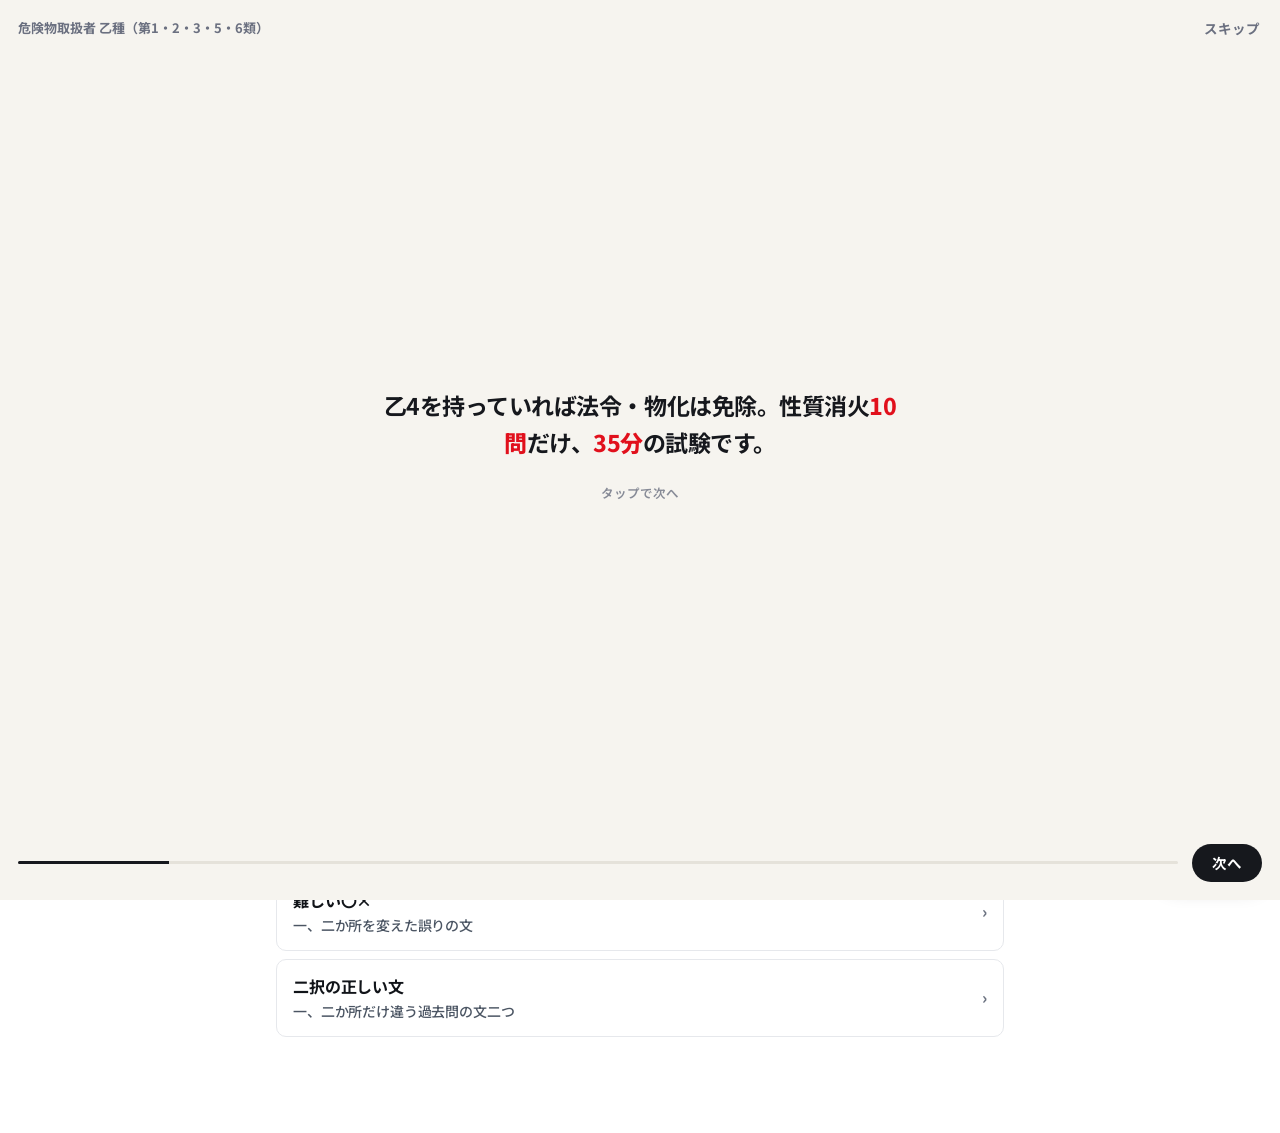
==== index.html @ 8f509115 "テラ資格 갱신" ====
<!doctype html>
<html lang="ja">
<head>
<meta charset="utf-8">
<meta name="viewport" content="width=device-width,initial-scale=1,viewport-fit=cover">
<title>テラ資格</title>
<link rel="icon" href="icons/favicon.svg">
<link rel="manifest" href="manifest.webmanifest">
<script>try{document.documentElement.dataset.skin=localStorage.getItem("tj.skin")||"white"}catch(e){document.documentElement.dataset.skin="white"}</script>
<link rel="stylesheet" href="css/app.css?v=1025c">
<style>
  /* ホームは「これをやってください」だけ — 0919代表指示。カード・統計・リストを再び増やさない。 */
  .exam{padding:26px 0 6px}
  .exam .k{font-size:15px;color:var(--ink-3);font-weight:700;display:flex;gap:6px;align-items:center}
  .exam .d{font-size:44px;font-weight:900;letter-spacing:-.06em;line-height:1.05;margin-top:2px}
  .exam .d small{font-size:17px;color:var(--ink-3);font-weight:700;letter-spacing:-.02em;margin-left:8px}
  .todo{margin-top:18px;padding:22px 20px;border:1.5px solid var(--ink);border-radius:var(--r3);background:var(--surface);position:relative}
  .todo h2{font-size:23px}
  .todo .t{font-size:15.5px;color:var(--ink-3);margin-top:4px}
  .todo ul{list-style:none;padding:0;margin:16px 0 18px;display:flex;flex-direction:column;gap:8px}
  .todo li{display:flex;gap:10px;align-items:baseline;font-size:16px}
  .todo li b{min-width:52px;font-weight:900}
  .todo li span{color:var(--ink-2)}
  .todo .bar{margin-bottom:16px}
  .mini{display:grid;grid-template-columns:repeat(3,1fr);gap:8px;margin-top:12px}
  .mini div{padding:12px 10px;border:1px solid var(--line);border-radius:var(--r2);background:var(--surface)}
  .mini b{display:block;font-size:21px;font-weight:900;letter-spacing:-.04em}
  .mini span{font-size:13px;color:var(--ink-3)}
  /* 科目選び — 生徒の試験科目のみ。準備中の科目は薄く表示 */
  .subs{display:flex;gap:6px;overflow-x:auto;padding:16px 0 2px;scrollbar-width:none}
  .subs::-webkit-scrollbar{display:none}
  .subs a,.subs span{flex:none;text-decoration:none;font-size:15px;font-weight:800;padding:8px 14px;border-radius:99px;
    border:1.5px solid var(--line-2);color:var(--ink-2);background:var(--surface);white-space:nowrap}
  .subs a.on{background:var(--ink);border-color:var(--ink);color:var(--bg)}
  .subs span{color:var(--ink-4);border-style:dashed;font-weight:700}
  .subs span small{font-size:12px;margin-left:4px}
  .att{margin-top:18px;padding:14px 16px;border-radius:var(--r3);background:var(--surface-2)}
  .att h3{font-size:15px;color:var(--ink-2)}
  .att summary{cursor:pointer;font-weight:800;font-size:15px;color:var(--ink-2)}
  .mini div{background:var(--surface-2);border:0}
  .alt{margin-top:28px}
  .alt h3{font-size:15px;color:var(--ink-3);margin-bottom:8px}
</style>
</head>
<body>
<div class="page">
  <div class="subs" id="subs"></div>
  <div class="exam">
    <div class="k" id="ek"></div>
    <div class="d num" id="ed"></div>
  </div>

  <div class="todo" id="todo"></div>

  <div class="mini" id="mini"></div>
  <div class="att" id="att"></div>

  <div class="alt">
    <h3>他の練習をしたい場合</h3>
    <div class="list" id="alt"></div>
  </div>
</div>

<script src="js/brand.js"></script>
<script src="js/catalog.js?v=1025c"></script>
<script src="data/ready.js"></script>
<script src="js/boot.js"></script>
<script src="js/store.js?v=1025c"></script>
<script>
(function () {
  "use strict";
  GB.mountNav("index.html");
  var $ = function (id) { return document.getElementById(id); }, esc = GB.esc;

  var tr = GB.track(), dd = GB.dday();
  $("ek").textContent = tr.name + " · " + GB.subject;
  $("subs").innerHTML = GB.subs().map(function (k) {
    if (!CATALOG.ready(k)) return "<span>" + esc(CATALOG.name(k)) + "<small>準備中</small></span>";
    return '<a href="index.html?s=' + k + '"' + (k === GB.cur() ? ' class="on"' : "") + ">" + esc(CATALOG.name(k)) + "</a>";
  }).join("");
  $("ed").innerHTML = !GB.goalSet() ? "試験日 未設定<small>設定画面で入力</small>" :
    (dd > 0 ? "D-" + dd : dd === 0 ? "D-DAY" : "試験終了") + "<small>" + GB.goal().replace(/-/g, ".") +
    ' <span class="chip">' + GB.goalMark() + "</span></small>";

  var t = GB.today(), nm = GB.name();
  var newN = t.seq.filter(function (s) { return s.k === "ox" && !s.re; }).length;
  var prN = t.seq.filter(function (s) { return s.k === "pair"; }).length;
  var foci = t.foci.slice(0, 3).map(function (n) { return n.name; });
  var h;
  if (t.finished) {
    h = '<h2>今日の分は終了です</h2><p class="t">' + t.total + "文を終えました。もっと練習したい場合は難しい〇×へどうぞ。</p>" +
        '<div style="margin-top:18px"><a class="btn block" href="ox.html?mode=hard">難しい〇×</a></div>';
  } else {
    h = '<h2>' + (nm ? esc(nm) + "さん ・ " : "") + (t.done ? "続き " : "今日 ") + t.min + "分</h2>" +
        '<p class="t">約' + t.min + "分・" + t.total + "文</p>" +
        "<ul>" +
        (t.re ? "<li><b class=\"num\">" + t.re + "文</b><span>復習 — 間違えたか、もう一度見る時期の文</span></li>" : "") +
        "<li><b class=\"num\">" + newN + "文</b><span>新しい問題 — " + esc(foci.join("・")) + "</span></li>" +
        (prN ? "<li><b class=\"num\">" + prN + "文</b><span>二択の正しい文</span></li>" : "") +
        "</ul>" +
        (t.done ? '<div class="bar"><i style="width:' + Math.round(t.done / t.total * 100) + '%"></i></div>' : "") +
        '<a class="btn block" href="ox.html">' + (t.done ? "続けて・" + t.done + " / " + t.total : "開始") + "</a>";
  }
  $("todo").innerHTML = h;

  /* 炎(連続)・盾(等級)・出席(週間+月間) */
  var FLAME = '<svg viewBox="0 0 24 24"><path fill="#F97316" d="M12 2c1 3.5 4.5 5.2 4.5 9.5A4.5 4.5 0 0 1 12 16a4.5 4.5 0 0 1-4.5-4.5c0-1.8.8-3.1 1.8-4.1.1 1.5.9 2.6 2 2.9C11 8 11.2 4.6 12 2z"/><path fill="#FDBA74" d="M12 22a6 6 0 0 1-6-6c0-2.3 1.2-4 2.6-5.3-.1 2.5 1.4 4.3 3.4 4.3s3.5-1.6 3.4-4.3C16.8 12 18 13.7 18 16a6 6 0 0 1-6 6z"/></svg>';
  var SHIELD = ["#B7794B", "#9CA3AF", "#EAB308", "#22D3EE", "#60A5FA"];
  var tr2 = GB.tier();
  var shield = '<svg viewBox="0 0 34 38"><path d="M17 1 32 6v12c0 9.5-6.4 16.2-15 19C8.4 34.2 2 27.5 2 18V6z" fill="' + SHIELD[tr2.rank] + '"/><path d="M17 5 28 9v9c0 7.2-4.6 12.4-11 14.8C10.6 30.4 6 25.2 6 18V9z" fill="rgba(255,255,255,.28)"/></svg>';
  $("mini").innerHTML =
    '<div><b class="num flame">' + FLAME + GB.streak() + "日</b><span>連続</span></div>" +
    (GB.tierOn() ? '<div><b class="shield">' + shield + '<span style="font-size:16px">' + tr2.name + "</span></b><span>長く覚えている文 " + GB.num(tr2.held) + "文</span></div>"
                 : '<div><b class="num">' + GB.overall().prog + "%</b><span>解いた文</span></div>") +
    '<div><b class="num">' + GB.todayCount() + "</b><span>本日解いた文</span></div>";
  (function attendance() {
    var D = GB.days(), now = new Date(), y = now.getFullYear(), m = now.getMonth();
    function ymd(d) { return GB.ymd(d); }
    var wk = "", mo = "", w0 = new Date(now); w0.setDate(now.getDate() - ((now.getDay() + 6) % 7));
    for (var i = 0; i < 7; i++) {
      var d = new Date(w0); d.setDate(w0.getDate() + i);
      wk += '<i class="' + (D[ymd(d)] ? "on" : "") + (ymd(d) === ymd(now) ? " today" : "") + '">' + "月火水木金土日"[i] + "</i>";
    }
    var first = new Date(y, m, 1), pad = (first.getDay() + 6) % 7, last = new Date(y, m + 1, 0).getDate();
    mo = "月火水木金土日".split("").map(function (c) { return "<b>" + c + "</b>"; }).join("");
    for (var k = 0; k < pad; k++) mo += '<i class="blank"></i>';
    for (var dd = 1; dd <= last; dd++) {
      var dt = new Date(y, m, dd);
      mo += '<i class="' + (D[ymd(dt)] ? "on" : "") + (ymd(dt) === ymd(now) ? " today" : "") + '">' + dd + "</i>";
    }
    $("att").innerHTML = '<h3>今週</h3><div class="cal">' + wk + '</div>' +
      '<details style="margin-top:10px"><summary>' + (m + 1) + "月の出席</summary>" + '<div class="cal">' + mo + "</div></details>";
  })();

  var wrong = GB.wrongList().length;
  $("alt").innerHTML =
    '<a class="row" href="ox.html?mode=hard"><span class="t"><b>難しい〇×</b><span>一、二か所を変えた誤りの文</span></span><span class="go">›</span></a>' +
    '<a class="row" href="ox.html?mode=pair"><span class="t"><b>二択の正しい文</b><span>一、二か所だけ違う過去問の文二つ</span></span><span class="go">›</span></a>' +
    (wrong ? '<a class="row" href="ox.html?mode=wrong"><span class="t"><b>間違えた文をもう一度</b><span>' + wrong + "文</span></span><span class=\"go\">›</span></a>" : "");
})();
</script>
<script src="js/zzsfx.js?v=1009a" defer></script><script src="js/zzajan.js?v=1009a" defer></script>
<script src="js/zzstrat.js?v=1025c"></script><script src="js/zzstrat_jp_kiken_otsu4.js?v=1025c"></script><script src="js/zzstrat_jp_kiken_otsu.js?v=1025c"></script><script src="js/zzstrat_jp_kiken_kou.js?v=1025c"></script><script src="js/zzstrat_jp_kiken_hei.js?v=1025c"></script><script src="js/zzstrat_jp_shobo_otsu6.js?v=1025c"></script><script src="js/zzstrat_jp_shobo_kou.js?v=1025c"></script>
<script>
/* 合格戦略 — 試験・区分ごとにブリーフィングを選ぶ。初回は自動でガイド、以後は右下の「合格戦略」ボタン */
(function () {
  try {
    var e = GB.exam().id, s = GB.seriesName() || "", id = null;
    if (e === "kikenbutsu") id = s.indexOf("丙") === 0 ? "jp_kiken_hei" : s.indexOf("甲") === 0 ? "jp_kiken_kou" : s.indexOf("第4類") > 0 ? "jp_kiken_otsu4" : "jp_kiken_otsu";
    else if (e === "shobosetsubishi") id = s.indexOf("甲") === 0 ? "jp_shobo_kou" : "jp_shobo_otsu6";
    if (id) ZZSTRAT.auto(id);
  } catch (x) { }
})();
</script>
<script src="js/terrahome.js?v=1021h" data-slot=".nav .in" defer></script>
</body>
</html>
---- css/app.css ----
/* ═══════════════════════════════════════════════════════════
   {{BRAND}} — 画面共通スタイル（日本語版フレーム）

   色は変数だけで使う。画面コードに色を直接書くと、他のテーマが壊れる。
   テーマは 3 つ — ホワイト（既定：白黒＋赤 1 色）・
             ゼリー（クリーム＋ピンク）・ナイト（暗め）。
   ═══════════════════════════════════════════════════════════ */
@import url("https://fonts.googleapis.com/css2?family=Noto+Sans+JP:wght@400;500;600;700;800;900&display=swap");

:root{
  --bg:#FFFFFF; --bg-2:#FAFAFB; --surface:#FFFFFF; --surface-2:#F7F8FA; --surface-3:#EFF1F4;
  --line:#E6E8EC; --line-2:#D3D7DD; --line-3:#B4BAC3;
  --ink:#111419; --ink-2:#2B3038; --ink-3:#4B5563; --ink-4:#6B7280;
  --cta:#E5202E; --cta-2:#C8101D; --cta-soft:rgba(229,32,46,.07); --cta-line:rgba(229,32,46,.40);
  --ok:#16A34A; --ok-soft:rgba(132,204,22,.12);
  --no:#E5202E; --no-soft:rgba(229,32,46,.07);
  --warn:#C2410C; --warn-soft:rgba(194,65,12,.09);      /* 誤解（確信して不正解） — 赤とは違う色にする */
  --mark:rgba(229,32,46,.16);
  --lv0:#EFF1F4; --lv1:#F7C9CD; --lv2:#EE7A83; --lv3:#E5202E;   /* 習熟の段階 — 濃いほどよくできている */
  --font:"Noto Sans JP","Hiragino Sans","Yu Gothic",sans-serif;
  --r1:6px; --r2:10px; --r3:14px;
  --s1:8px; --s2:16px; --s3:24px; --s4:32px; --s5:48px;
  --nav-h:56px; --tab-h:64px;
  --nav-bg:rgba(255,255,255,.94);
  --shadow:0 1px 2px rgba(17,20,25,.05), 0 10px 24px -18px rgba(17,20,25,.28);
}
:root[data-skin="jelly"]{
  --bg:#FFF5F9; --bg-2:#FFEFF5; --surface:#FFFFFF; --surface-2:#FFF0F6; --surface-3:#FFE1EC;
  --line:#F6D3E0; --line-2:#EFBBD0; --line-3:#DE95B3;
  --ink:#2A1420; --ink-2:#44283A; --ink-3:#6A4659; --ink-4:#8A6377;
  --cta:#E8457F; --cta-2:#D12E68; --cta-soft:rgba(232,69,127,.09); --cta-line:rgba(232,69,127,.42);
  --ok:#16A34A; --ok-soft:rgba(132,204,22,.14);
  --no:#E11D48; --no-soft:rgba(225,29,72,.08);
  --warn:#C2410C; --warn-soft:rgba(194,65,12,.10);
  --mark:rgba(232,69,127,.16);
  --lv0:#FFE1EC; --lv1:#F9B6CE; --lv2:#F17AA6; --lv3:#E8457F;
  --nav-bg:rgba(255,245,249,.95);
}
:root[data-skin="night"]{
  --bg:#0B0D11; --bg-2:#0F1216; --surface:#14171C; --surface-2:#191D23; --surface-3:#22272E;
  --line:#262B33; --line-2:#323842; --line-3:#454D59;
  --ink:#F3F5F8; --ink-2:#D5DAE1; --ink-3:#AEB6C1; --ink-4:#8A929D;
  --cta:#FF4D57; --cta-2:#FF6A73; --cta-soft:rgba(255,77,87,.13); --cta-line:rgba(255,77,87,.45);
  --ok:#35D49A; --ok-soft:rgba(53,212,154,.13);
  --no:#FF4D57; --no-soft:rgba(255,77,87,.13);
  --warn:#F59E0B; --warn-soft:rgba(245,158,11,.14);
  --mark:rgba(255,77,87,.28);
  --lv0:#22272E; --lv1:#5A2A30; --lv2:#A8323B; --lv3:#FF4D57;
  --nav-bg:rgba(11,13,17,.9);
  --shadow:0 1px 2px rgba(0,0,0,.6), 0 18px 46px -22px rgba(0,0,0,.9);
}

*{box-sizing:border-box}
html{-webkit-text-size-adjust:100%}
body{margin:0;background:var(--bg);color:var(--ink);font-family:var(--font);
  font-size:16px;font-weight:500;line-height:1.6;letter-spacing:-.01em;word-break:keep-all;overflow-wrap:anywhere}
a{color:inherit}
button{font:inherit}
h1,h2,h3{letter-spacing:-.035em;line-height:1.3;margin:0;font-weight:900}
.page{max-width:760px;margin:0 auto;padding:0 16px 96px}
.muted{color:var(--ink-3)}
.num{font-variant-numeric:tabular-nums;font-weight:800}

/* ── 上のナビ（広い画面）・下のタブ（スマホ） ── */
.nav{position:sticky;top:0;z-index:60;height:var(--nav-h);background:var(--nav-bg);
  border-bottom:1px solid var(--line);backdrop-filter:saturate(1.2) blur(10px)}
.nav .in{max-width:1080px;margin:0 auto;height:100%;display:flex;align-items:center;gap:24px;padding:0 16px}
.logo{display:flex;align-items:baseline;gap:8px;text-decoration:none;font-weight:900;font-size:18px;letter-spacing:-.05em;white-space:nowrap}
.vh{position:absolute;width:1px;height:1px;overflow:hidden;clip:rect(0 0 0 0);white-space:nowrap}
.logo .sub{font-size:13px;font-weight:700;color:var(--ink-3);letter-spacing:-.02em}
.logo i{width:9px;height:9px;border-radius:2px;background:var(--cta);display:inline-block;transform:translateY(-1px) rotate(45deg)}
.navlinks{display:flex;gap:4px;margin-left:auto}
.navlinks a{text-decoration:none;color:var(--ink-3);font-weight:700;font-size:15px;padding:8px 12px;border-radius:var(--r1)}
.navlinks a:hover{color:var(--ink);background:var(--surface-2)}
.navlinks a.on{color:var(--ink);background:var(--surface-3)}
.tabbar{display:none}
@media (max-width:880px){
  .nav{backdrop-filter:none}                  /* fixed な子要素の基準ボックスになってタブが上に張り付く — 切る */
  .navlinks{display:none}
  /* ホームボタン(terrahome)が見出しの先頭に入り、スマホでロゴ・科目名が画面外へ押し出された(2026-10-24 実測 419px) — ロゴは縮み、科目名は省略記号 */
  .nav .in{gap:12px}
  .nav .logo{min-width:0;flex:1 1 auto;overflow:hidden;white-space:nowrap}
  .nav .logo .sub{min-width:0;overflow:hidden;text-overflow:ellipsis}
  .tabbar{display:grid;grid-template-columns:repeat(4,1fr);position:fixed;left:0;right:0;bottom:0;z-index:70;
    height:calc(var(--tab-h) + env(safe-area-inset-bottom));padding-bottom:env(safe-area-inset-bottom);
    background:var(--nav-bg);border-top:1px solid var(--line)}
  .tabbar a{display:flex;flex-direction:column;align-items:center;justify-content:center;gap:2px;
    text-decoration:none;color:var(--ink-4);font-size:12.5px;font-weight:700}
  .tabbar a svg{width:22px;height:22px}
  .tabbar a.on{color:var(--cta)}
}

/* ── 部品 ── */
.card{background:var(--surface);border:1px solid var(--line);border-radius:var(--r3);padding:20px}
.btn{appearance:none;display:inline-flex;align-items:center;justify-content:center;gap:8px;
  border:0;border-radius:var(--r2);background:var(--cta);color:#fff;font-weight:800;font-size:17px;
  padding:15px 22px;cursor:pointer;text-decoration:none;transition:transform .08s,background .12s}
.btn:hover{background:var(--cta-2)}
.btn:active{transform:translateY(1px)}
.btn.block{display:flex;width:100%}
.btn.ghost{background:transparent;color:var(--ink-2);border:1.5px solid var(--line-2)}
.btn.ghost:hover{border-color:var(--ink-4);background:var(--surface-2)}
.btn.sm{font-size:15px;padding:10px 14px}
.btn:disabled{opacity:.4;cursor:default}
.chip{display:inline-flex;align-items:center;gap:4px;font-size:13px;font-weight:700;color:var(--ink-3);
  border:1px solid var(--line-2);border-radius:99px;padding:2px 10px;white-space:nowrap}
.chip.cta{color:var(--cta);border-color:var(--cta-line);background:var(--cta-soft)}
.bdg{position:absolute;top:-9px;right:10px;font-size:12px;font-weight:800;color:#fff;background:var(--cta);
  border-radius:99px;padding:1px 8px}
.bar{height:6px;border-radius:99px;background:var(--surface-3);overflow:hidden}
.bar i{display:block;height:100%;background:var(--cta);border-radius:99px}
.sec{margin-top:28px}
.sec>h2{font-size:17px;margin-bottom:10px;color:var(--ink-2)}
.list{display:flex;flex-direction:column;gap:8px}
.row{display:flex;align-items:center;gap:12px;padding:14px 16px;background:var(--surface);
  border:1px solid var(--line);border-radius:var(--r2);text-decoration:none}
.row:hover{border-color:var(--line-3)}
.row .t{flex:1;min-width:0}
.row .t b{display:block;font-size:16px}
.row .t span{display:block;font-size:14px;color:var(--ink-3)}
.row .go{color:var(--ink-4);font-weight:800}

/* ── ○× 1 文 ── */
.prog{display:flex;gap:4px;margin:14px 0 10px}
.prog i{flex:1;height:5px;border-radius:99px;background:var(--surface-3)}
.prog i.ok{background:var(--ok)} .prog i.no{background:var(--no)} .prog i.warn{background:var(--warn)} .prog i.now{background:var(--ink-4)}
.qcard{background:var(--surface);border:1px solid var(--line-2);border-radius:var(--r3);padding:22px 20px}
.qcard .src{display:flex;flex-wrap:wrap;gap:6px;align-items:center;margin-bottom:12px}
.qcard .src .chip{max-width:100%;white-space:normal;border-radius:12px;line-height:1.35;padding:3px 10px}
.sent{font-size:19px;line-height:1.7;font-weight:600;letter-spacing:-.02em;margin:0}
mark{background:var(--mark);color:inherit;border-radius:3px;padding:0 1px}
.step{margin-top:18px}
.step h3{font-size:15px;color:var(--ink-3);font-weight:700;margin-bottom:8px}
.conf{display:grid;grid-template-columns:repeat(2,1fr);gap:8px}
.conf button{appearance:none;border:1.5px solid var(--line-2);background:var(--surface);color:var(--ink-2);
  border-radius:var(--r2);padding:12px 6px;font-size:15.5px;font-weight:700;cursor:pointer}
.conf button[aria-pressed="true"]{border-color:var(--ink);color:var(--ink);background:var(--surface-3)}
.oxb{display:grid;grid-template-columns:1fr 1fr;gap:10px;margin-top:10px}
.oxb button{appearance:none;border:2px solid var(--line-2);background:var(--surface-2);color:var(--ink);
  border-radius:var(--r3);height:150px;font-size:56px;font-weight:900;cursor:pointer;line-height:1}
@media (max-width:420px){.oxb button{height:120px;font-size:48px}}
.oxb button:disabled{cursor:default;opacity:.35}
.oxb button[data-s="ok"]{border:3px solid var(--ok);color:var(--ok);background:var(--ok-soft);opacity:1}
.oxb button[data-s="no"]{border:3px solid var(--no);color:var(--no);background:var(--no-soft);opacity:1}
.hint{font-size:14px;color:var(--ink-4);text-align:center;margin-top:8px}
.verdict{margin-top:14px;border-radius:var(--r3);padding:16px 18px;border:1.5px solid var(--line-2);background:var(--surface-2)}
.verdict.good{border-color:var(--ok);background:var(--ok-soft)}
.verdict.bad{border-color:var(--no);background:var(--no-soft)}
.verdict.warn{border-color:var(--warn);background:var(--warn-soft)}
.verdict .top{display:flex;align-items:center;gap:10px;margin-bottom:6px}
.verdict .mk{font-size:22px;font-weight:900;line-height:1}
.verdict.good .mk{color:var(--ok)} .verdict.bad .mk{color:var(--no)} .verdict.warn .mk{color:var(--warn)}
.verdict .say{font-size:16.5px;font-weight:700;margin:0}
.verdict .ans{font-size:15px;color:var(--ink-2);margin:8px 0 0}
.pair{margin-top:12px;border-top:1px dashed var(--line-2);padding-top:12px}
.pair .lab{font-size:13px;font-weight:800;color:var(--ink-3);margin-bottom:6px}
.pair p{margin:0 0 6px;font-size:15.5px;line-height:1.65}
.acts{display:flex;gap:8px;margin-top:14px}
.acts .btn{flex:1}
.tm{height:4px;border-radius:99px;background:var(--surface-3);overflow:hidden;margin-top:12px}
.tm i{display:block;height:100%;background:var(--ink-3);transition:width .1s linear}
.tm.low i{background:var(--no)}

/* ペア 2 文から選ぶ */
.two{display:grid;gap:10px;margin-top:12px}
.two button{appearance:none;text-align:left;border:2px solid var(--line-2);background:var(--surface);color:var(--ink);
  border-radius:var(--r3);padding:14px 16px;font-size:16.5px;line-height:1.65;font-weight:600;cursor:pointer;display:flex;gap:10px}
.two button b{flex:none;width:26px;height:26px;border-radius:50%;background:var(--surface-3);display:grid;place-items:center;font-size:14px}
.two button[data-s="ok"]{border:3px solid var(--ok);background:var(--ok-soft)}
.two button[data-s="no"]{border:3px solid var(--no);background:var(--no-soft)}
.two button:disabled{cursor:default}

/* 正しい文をまとめて読む */
.readlist{display:flex;flex-direction:column;gap:10px;margin-top:12px}
.readlist p{margin:0;background:var(--surface);border:1px solid var(--line);border-left:4px solid var(--ok);
  border-radius:var(--r2);padding:12px 14px;font-size:16px;line-height:1.7}
.readlist p small{display:block;color:var(--ink-4);font-size:13px;margin-top:4px}

/* 終了画面 */
.done{text-align:center;padding:36px 8px}
.done .big{font-size:48px;font-weight:900;letter-spacing:-.05em;line-height:1}
.grid3{display:grid;grid-template-columns:repeat(3,1fr);gap:8px;margin-top:16px}
.grid3 div{background:var(--surface);border:1px solid var(--line);border-radius:var(--r2);padding:12px 6px;text-align:center}
.grid3 b{display:block;font-size:22px;font-weight:900}
.grid3 span{font-size:13px;color:var(--ink-3)}

/* ── スキルツリー（軌道図）用の互換トークン — skilltree.html が旧 base.css の変数名を使う ── */
:root{
  --title:var(--font); --kr:var(--font); --mono:var(--font); --tw:900; --tls:-.05em; --s6:64px;
  --red:var(--cta); --red-2:var(--cta-2); --red-soft:var(--cta-soft); --red-line:var(--cta-line);
  --stage:#FFFFFF; --stage-2:#FFFFFF; --stage-line:#DEE1E6; --stage-ink:#111419; --stage-ink-2:#6B717A;
  --star:#E6E8EC; --neb-1:rgba(229,32,46,.07); --neb-2:rgba(17,20,25,.03); --core-glow:#E5202E;
  --fam-geo:#E5202E; --fam-soc:#8E1420; --fam-eth:#FF6A74; --mint:#B0353A;
}
:root[data-skin="jelly"]{
  --stage:#FFFFFF; --stage-2:#FFF7FA; --stage-line:#F6D3E0; --stage-ink:#2A1420; --stage-ink-2:#6A4659;
  --star:#F6D3E0; --neb-1:rgba(232,69,127,.07); --neb-2:rgba(42,20,32,.03); --core-glow:#E8457F;
  --fam-geo:#E8457F; --fam-soc:#9D174D; --fam-eth:#F472B6; --mint:#BE185D;
}
:root[data-skin="night"]{
  --stage:#070B14; --stage-2:#0C1424; --stage-line:#2B3D5C; --stage-ink:#DEE8F8; --stage-ink-2:#A9BEDF;
  --star:#CFE0FF; --neb-1:rgba(66,110,190,.18); --neb-2:rgba(150,80,200,.14); --core-glow:#4E7BD6;
  --fam-geo:#4FC3E8; --fam-soc:#F5CC4A; --fam-eth:#B48CF2; --mint:#2FE0CE;
}

/* 下タブは解答画面にも置く（必ず要る）。「次へ」ボタンがタブに隠れないよう下の余白を広めに取る */
.focus .page{padding-bottom:calc(var(--tab-h) + 48px)}
#after{scroll-margin-bottom:calc(var(--tab-h) + 24px)}
/* 事例形式の文 — 発問の事例文を文の上に付ける */
.case{font-size:14.5px;line-height:1.65;color:var(--ink-2);background:var(--surface-2);border:1px solid var(--line);
  border-radius:var(--r2);padding:10px 12px;margin-bottom:12px}
.case b{display:inline-block;font-size:12.5px;font-weight:800;color:var(--ink-3);margin-right:6px}

/* ── 判定の見せ方 — 点灯・報酬・飛び石・解説表示 ── */
.qcard.glow-ok{background:var(--ok-soft);border-color:var(--ok)}
.qcard.glow-no{background:var(--no-soft);border-color:var(--no)}
.reward{display:inline-flex;align-items:center;gap:4px;font-weight:900;color:var(--ok);font-size:17px;animation:pop .5s ease}
@keyframes pop{0%{transform:scale(.6);opacity:0}60%{transform:scale(1.15);opacity:1}100%{transform:scale(1)}}
.stones{display:flex;align-items:center;gap:6px;margin:14px 0 10px;min-width:0}
.stones i{width:12px;height:12px;border-radius:3px;background:var(--surface-3);flex:0 1 12px;min-width:4px}
.stones i.ok{background:var(--ok)} .stones i.no{background:var(--no)} .stones i.warn{background:var(--warn)}
.stones i.now{background:var(--ink);transform:scale(1.25)}
.stones .left{margin-left:auto;flex:none;padding-left:6px;font-size:14px;font-weight:800;color:var(--ink-3);white-space:nowrap}
.expl{margin-top:10px}
.expl>button{appearance:none;border:0;background:none;padding:6px 0;font-weight:800;font-size:15px;color:var(--ink-2);cursor:pointer;text-decoration:underline;text-underline-offset:4px}
.expl .body{display:none}
.expl.open .body{display:block}
/* ホーム — 炎・盾・出席 */
.flame{display:inline-flex;align-items:center;gap:4px}
.flame svg{width:22px;height:22px}
.shield{display:inline-flex;align-items:center;gap:8px;font-weight:900}
.shield svg{width:34px;height:38px}
.cal{display:grid;grid-template-columns:repeat(7,1fr);gap:4px;margin-top:8px}
.cal i{aspect-ratio:1;border-radius:6px;background:var(--surface-3);font-style:normal;font-size:12px;font-weight:800;
  display:grid;place-items:center;color:var(--ink-4)}
.cal i.on{background:var(--cta);color:#fff}
.cal i.today{outline:2px solid var(--ink);outline-offset:-2px}
.cal i.blank{background:none}
.cal b{font-size:12px;text-align:center;color:var(--ink-3)}

/* 過去問を解く（4~5択） */
.mcb{display:grid;gap:8px;margin-top:10px}
.mcb button{appearance:none;text-align:left;border:2px solid var(--line-2);background:var(--surface-2);color:var(--ink);
  border-radius:var(--r3);padding:14px 16px;font-size:16.5px;line-height:1.6;font-weight:600;cursor:pointer;display:flex;gap:10px}
.mcb button b{flex:none;font-weight:900}
.mcb button:disabled{cursor:default}
.mcb button[data-s="ok"]{border:3px solid var(--ok);background:var(--ok-soft)}
.mcb button[data-s="no"]{border:3px solid var(--no);background:var(--no-soft)}
.mcb.lock{opacity:.35;pointer-events:none}
.mcdata{white-space:pre-wrap;font-size:15px;line-height:1.75}

/* 発問のトピック — 選択肢がトピックを前提にする科目向け */
.topic{display:inline-block;font-size:15px;font-weight:900;color:var(--ink);background:var(--surface-3);border-radius:var(--r1);padding:3px 10px;margin-bottom:10px}
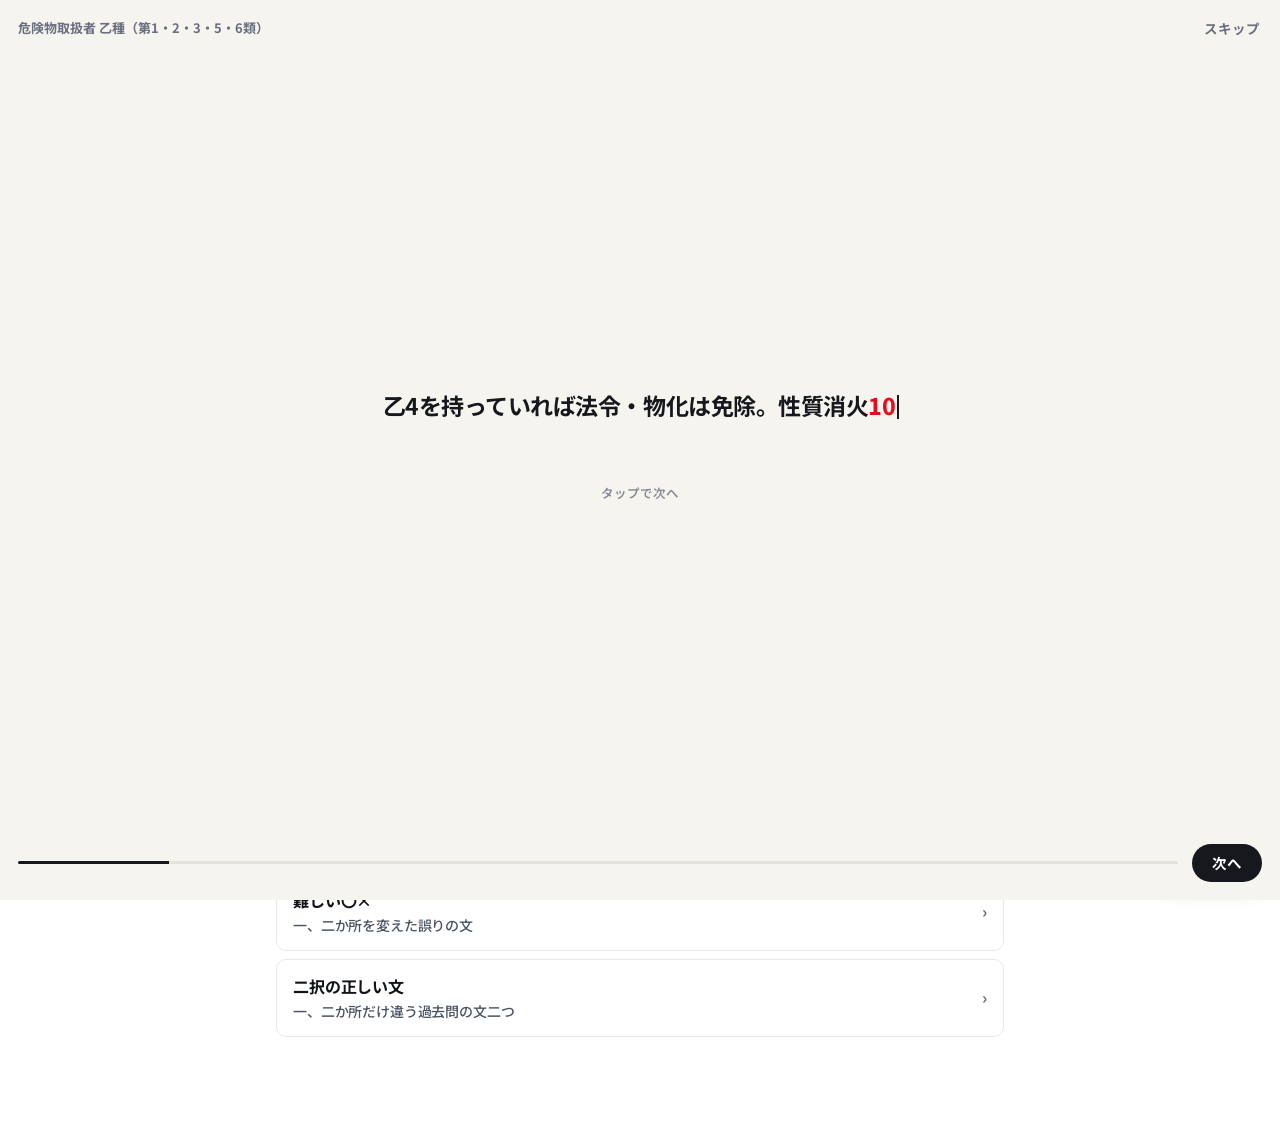
==== commit f390f0ed: "テラ資格 갱신" ====
--- a/index.html
+++ b/index.html
@@ -7,7 +7,7 @@
 <link rel="icon" href="icons/favicon.svg">
 <link rel="manifest" href="manifest.webmanifest">
 <script>try{document.documentElement.dataset.skin=localStorage.getItem("tj.skin")||"white"}catch(e){document.documentElement.dataset.skin="white"}</script>
-<link rel="stylesheet" href="css/app.css?v=1025c">
+<link rel="stylesheet" href="css/app.css?v=1025e">
 <style>
   /* ホームは「これをやってください」だけ — 0919代表指示。カード・統計・リストを再び増やさない。 */
   .exam{padding:26px 0 6px}
@@ -62,10 +62,10 @@
 </div>
 
 <script src="js/brand.js"></script>
-<script src="js/catalog.js?v=1025c"></script>
+<script src="js/catalog.js?v=1025e"></script>
 <script src="data/ready.js"></script>
 <script src="js/boot.js"></script>
-<script src="js/store.js?v=1025c"></script>
+<script src="js/store.js?v=1025e"></script>
 <script>
 (function () {
   "use strict";
@@ -140,7 +140,7 @@
 })();
 </script>
 <script src="js/zzsfx.js?v=1009a" defer></script><script src="js/zzajan.js?v=1009a" defer></script>
-<script src="js/zzstrat.js?v=1025c"></script><script src="js/zzstrat_jp_kiken_otsu4.js?v=1025c"></script><script src="js/zzstrat_jp_kiken_otsu.js?v=1025c"></script><script src="js/zzstrat_jp_kiken_kou.js?v=1025c"></script><script src="js/zzstrat_jp_kiken_hei.js?v=1025c"></script><script src="js/zzstrat_jp_shobo_otsu6.js?v=1025c"></script><script src="js/zzstrat_jp_shobo_kou.js?v=1025c"></script>
+<script src="js/zzstrat.js?v=3247d7fa"></script><script src="js/zzstrat_jp_kiken_otsu4.js?v=1025e"></script><script src="js/zzstrat_jp_kiken_otsu.js?v=1025e"></script><script src="js/zzstrat_jp_kiken_kou.js?v=1025e"></script><script src="js/zzstrat_jp_kiken_hei.js?v=1025e"></script><script src="js/zzstrat_jp_shobo_otsu6.js?v=1025e"></script><script src="js/zzstrat_jp_shobo_kou.js?v=1025e"></script>
 <script>
 /* 合格戦略 — 試験・区分ごとにブリーフィングを選ぶ。初回は自動でガイド、以後は右下の「合格戦略」ボタン */
 (function () {
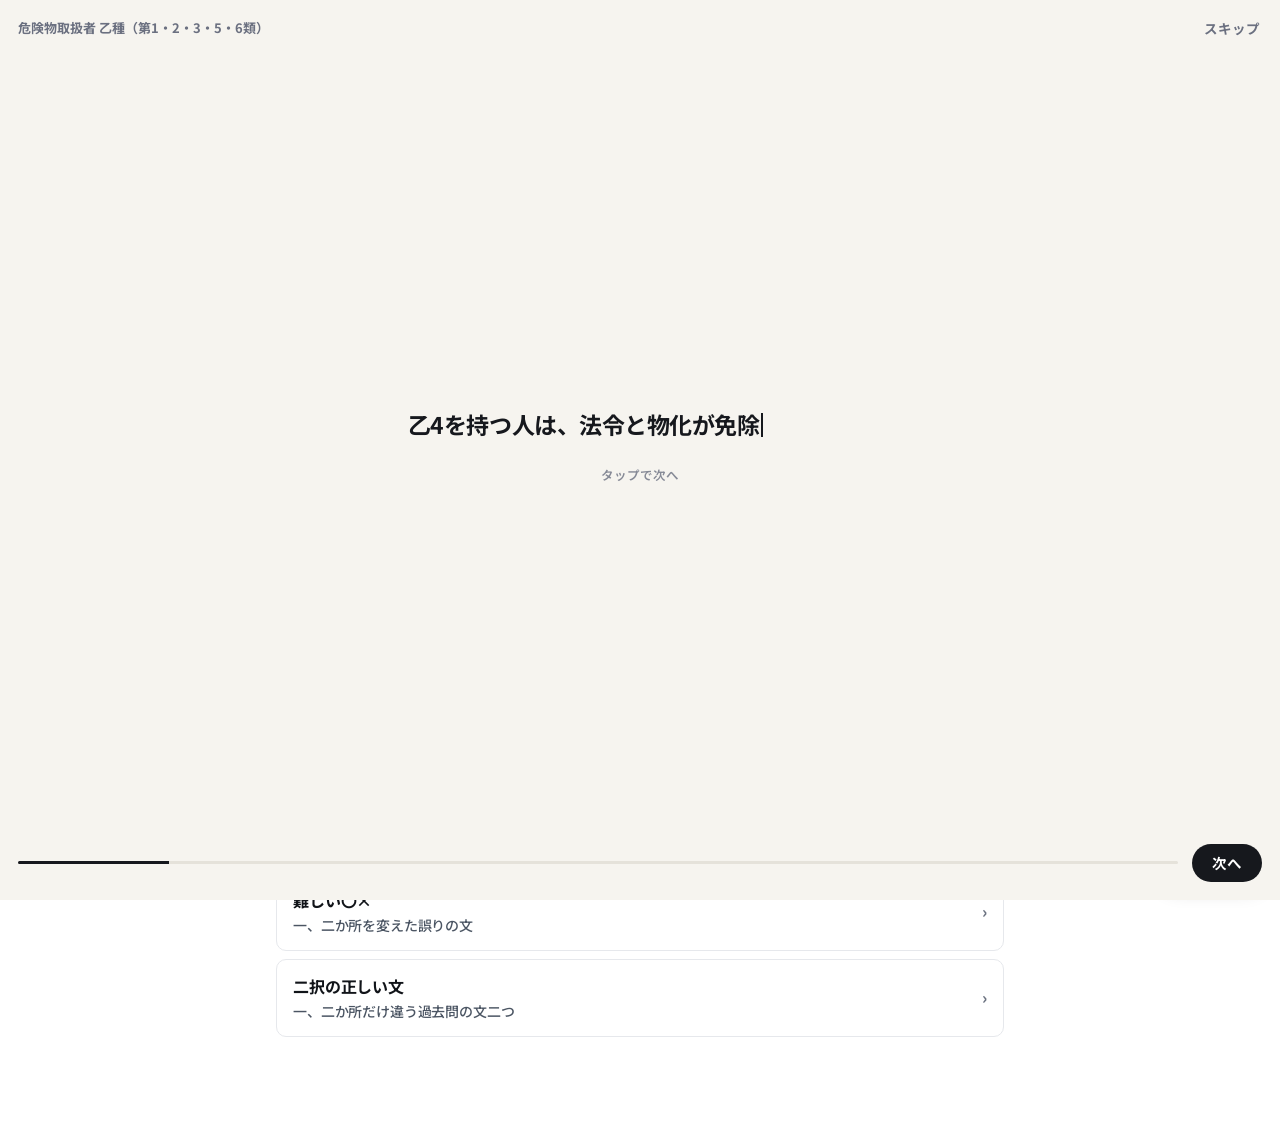
==== commit ea71132e: "テラ資格 갱신" ====
--- a/index.html
+++ b/index.html
@@ -7,7 +7,7 @@
 <link rel="icon" href="icons/favicon.svg">
 <link rel="manifest" href="manifest.webmanifest">
 <script>try{document.documentElement.dataset.skin=localStorage.getItem("tj.skin")||"white"}catch(e){document.documentElement.dataset.skin="white"}</script>
-<link rel="stylesheet" href="css/app.css?v=1025e">
+<link rel="stylesheet" href="css/app.css?v=1105a">
 <style>
   /* ホームは「これをやってください」だけ — 0919代表指示。カード・統計・リストを再び増やさない。 */
   .exam{padding:26px 0 6px}
@@ -62,10 +62,10 @@
 </div>
 
 <script src="js/brand.js"></script>
-<script src="js/catalog.js?v=1025e"></script>
+<script src="js/catalog.js?v=1105a"></script>
 <script src="data/ready.js"></script>
 <script src="js/boot.js"></script>
-<script src="js/store.js?v=1025e"></script>
+<script src="js/store.js?v=1105a"></script>
 <script>
 (function () {
   "use strict";
@@ -140,7 +140,7 @@
 })();
 </script>
 <script src="js/zzsfx.js?v=1009a" defer></script><script src="js/zzajan.js?v=1009a" defer></script>
-<script src="js/zzstrat.js?v=3247d7fa"></script><script src="js/zzstrat_jp_kiken_otsu4.js?v=1025e"></script><script src="js/zzstrat_jp_kiken_otsu.js?v=1025e"></script><script src="js/zzstrat_jp_kiken_kou.js?v=1025e"></script><script src="js/zzstrat_jp_kiken_hei.js?v=1025e"></script><script src="js/zzstrat_jp_shobo_otsu6.js?v=1025e"></script><script src="js/zzstrat_jp_shobo_kou.js?v=1025e"></script>
+<script src="js/zzstrat.js?v=3247d7fa"></script><script src="js/zzstrat_jp_kiken_otsu4.js?v=1105a"></script><script src="js/zzstrat_jp_kiken_otsu.js?v=1105a"></script><script src="js/zzstrat_jp_kiken_kou.js?v=1105a"></script><script src="js/zzstrat_jp_kiken_hei.js?v=1105a"></script><script src="js/zzstrat_jp_shobo_otsu6.js?v=1105a"></script><script src="js/zzstrat_jp_shobo_kou.js?v=1105a"></script>
 <script>
 /* 合格戦略 — 試験・区分ごとにブリーフィングを選ぶ。初回は自動でガイド、以後は右下の「合格戦略」ボタン */
 (function () {
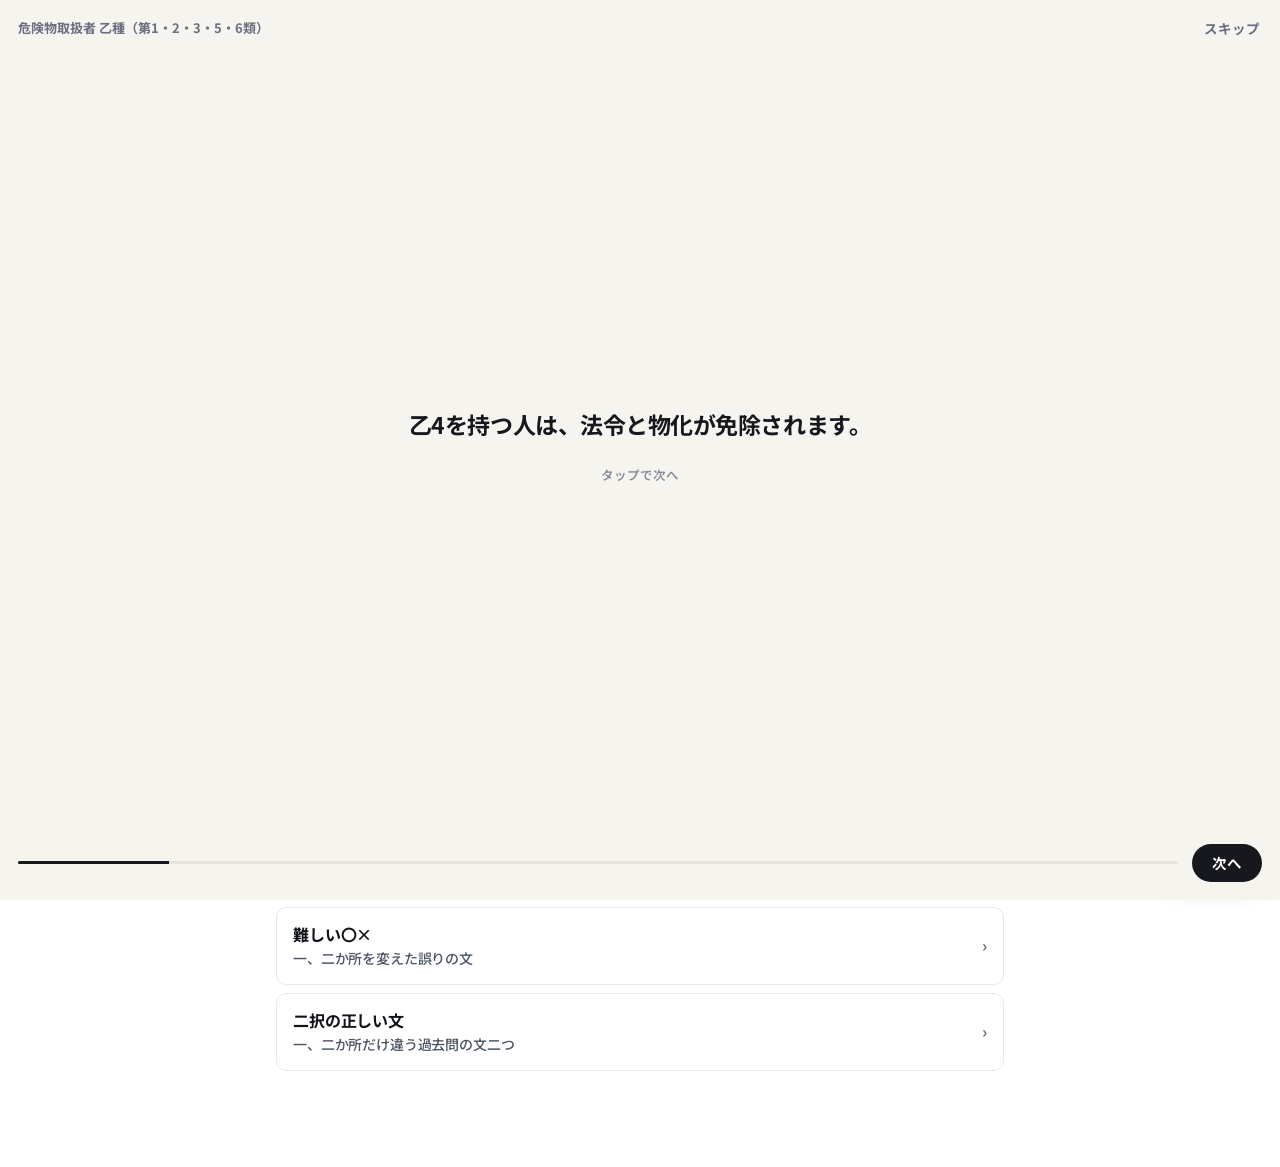
==== commit 8059a5ed: "テラ資格 갱신" ====
--- a/index.html
+++ b/index.html
@@ -84,7 +84,7 @@
 
   var t = GB.today(), nm = GB.name();
   var newN = t.seq.filter(function (s) { return s.k === "ox" && !s.re; }).length;
-  var prN = t.seq.filter(function (s) { return s.k === "pair"; }).length;
+  var prN = t.seq.filter(function (s) { return s.k === "pair"; }).length, lrN = t.seq.filter(function (s) { return s.k === "learn"; }).length;
   var foci = t.foci.slice(0, 3).map(function (n) { return n.name; });
   var h;
   if (t.finished) {
@@ -95,6 +95,7 @@
         '<p class="t">約' + t.min + "分・" + t.total + "文</p>" +
         "<ul>" +
         (t.re ? "<li><b class=\"num\">" + t.re + "文</b><span>復習 — 間違えたか、もう一度見る時期の文</span></li>" : "") +
+        (lrN ? "<li><b class=\"num\">" + lrN + "論点</b><span>先に読む — 要点と正しい過去問の文</span></li>" : "") +
         "<li><b class=\"num\">" + newN + "文</b><span>新しい問題 — " + esc(foci.join("・")) + "</span></li>" +
         (prN ? "<li><b class=\"num\">" + prN + "文</b><span>二択の正しい文</span></li>" : "") +
         "</ul>" +
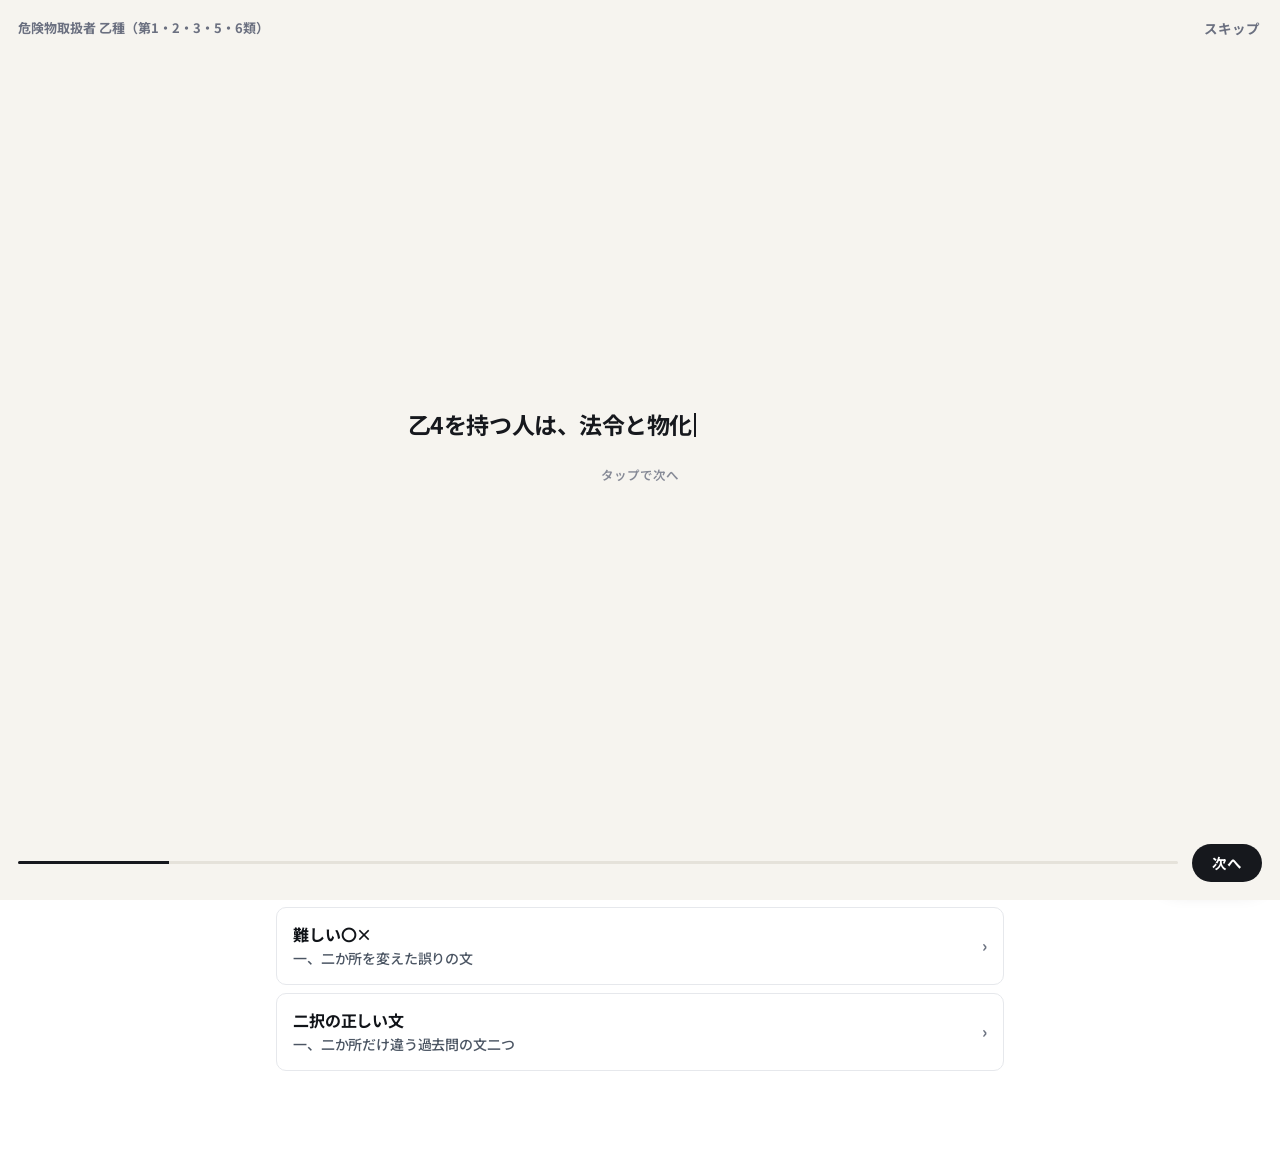
==== commit d02e0063: "별 3개·승급 장면·N일 연속 표시 삭제 Co-Authored-By: Claude Opus 5.5 <noreply@anthropic.com>" ====
--- a/index.html
+++ b/index.html
@@ -22,7 +22,7 @@
   .todo li b{min-width:52px;font-weight:900}
   .todo li span{color:var(--ink-2)}
   .todo .bar{margin-bottom:16px}
-  .mini{display:grid;grid-template-columns:repeat(3,1fr);gap:8px;margin-top:12px}
+  .mini{display:grid;grid-template-columns:repeat(2,1fr);gap:8px;margin-top:12px}
   .mini div{padding:12px 10px;border:1px solid var(--line);border-radius:var(--r2);background:var(--surface)}
   .mini b{display:block;font-size:21px;font-weight:900;letter-spacing:-.04em}
   .mini span{font-size:13px;color:var(--ink-3)}
@@ -105,12 +105,10 @@
   $("todo").innerHTML = h;
 
   /* 炎(連続)・盾(等級)・出席(週間+月間) */
-  var FLAME = '<svg viewBox="0 0 24 24"><path fill="#F97316" d="M12 2c1 3.5 4.5 5.2 4.5 9.5A4.5 4.5 0 0 1 12 16a4.5 4.5 0 0 1-4.5-4.5c0-1.8.8-3.1 1.8-4.1.1 1.5.9 2.6 2 2.9C11 8 11.2 4.6 12 2z"/><path fill="#FDBA74" d="M12 22a6 6 0 0 1-6-6c0-2.3 1.2-4 2.6-5.3-.1 2.5 1.4 4.3 3.4 4.3s3.5-1.6 3.4-4.3C16.8 12 18 13.7 18 16a6 6 0 0 1-6 6z"/></svg>';
   var SHIELD = ["#B7794B", "#9CA3AF", "#EAB308", "#22D3EE", "#60A5FA"];
   var tr2 = GB.tier();
   var shield = '<svg viewBox="0 0 34 38"><path d="M17 1 32 6v12c0 9.5-6.4 16.2-15 19C8.4 34.2 2 27.5 2 18V6z" fill="' + SHIELD[tr2.rank] + '"/><path d="M17 5 28 9v9c0 7.2-4.6 12.4-11 14.8C10.6 30.4 6 25.2 6 18V9z" fill="rgba(255,255,255,.28)"/></svg>';
   $("mini").innerHTML =
-    '<div><b class="num flame">' + FLAME + GB.streak() + "日</b><span>連続</span></div>" +
     (GB.tierOn() ? '<div><b class="shield">' + shield + '<span style="font-size:16px">' + tr2.name + "</span></b><span>長く覚えている文 " + GB.num(tr2.held) + "文</span></div>"
                  : '<div><b class="num">' + GB.overall().prog + "%</b><span>解いた文</span></div>") +
     '<div><b class="num">' + GB.todayCount() + "</b><span>本日解いた文</span></div>";
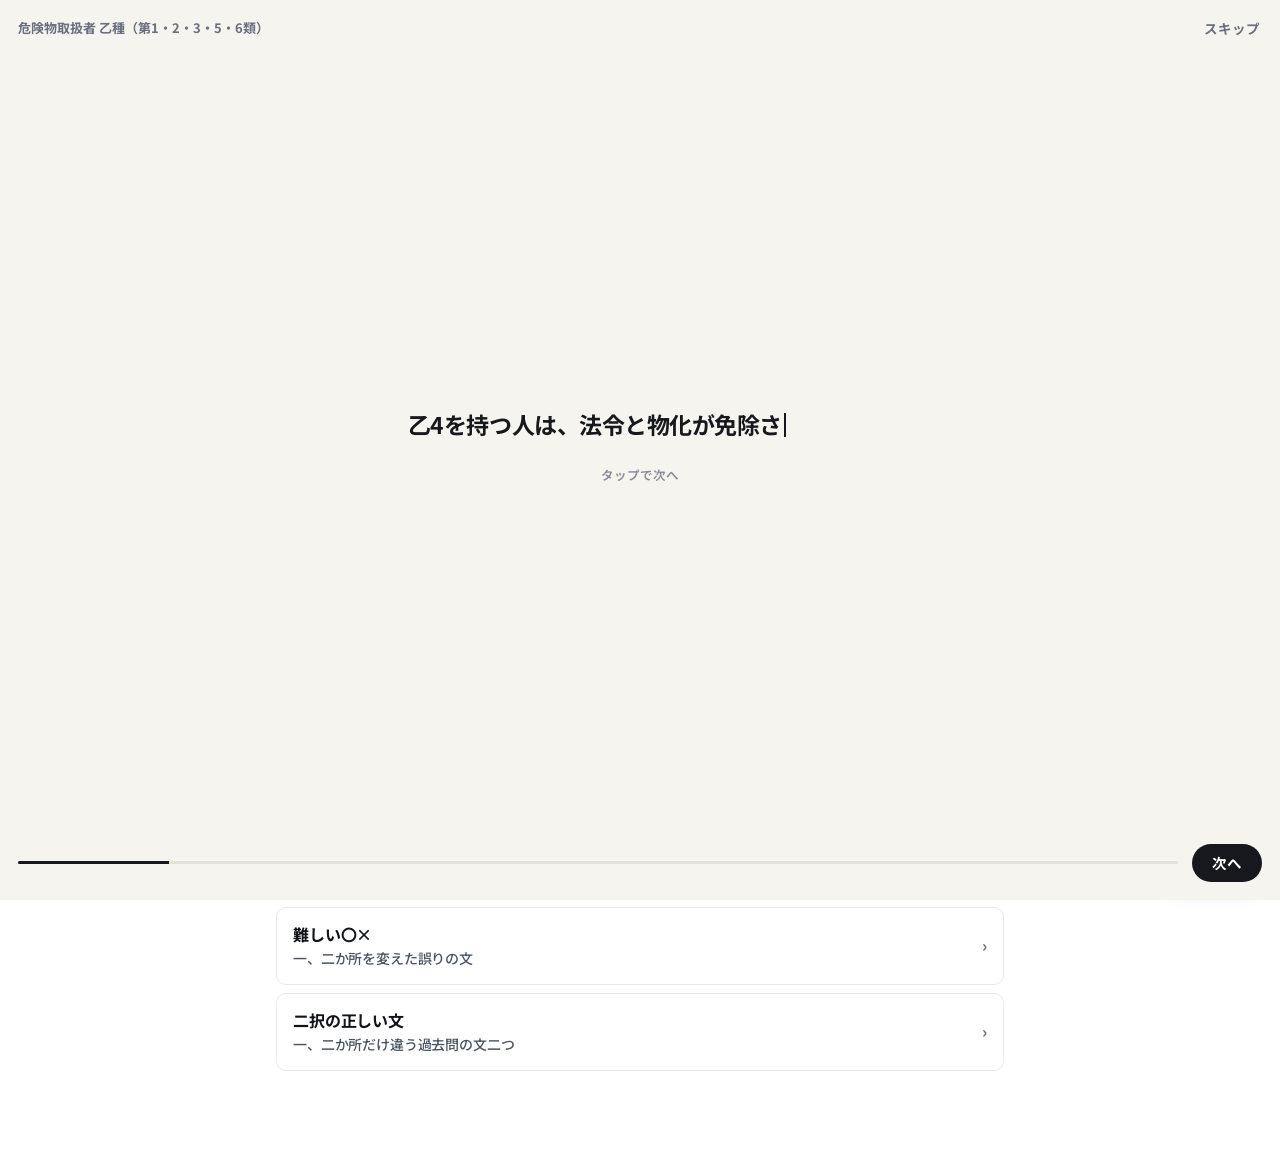
==== commit a48402f7: "로그인·기록 저장 연결(서울 서버) Co-Authored-By: Claude Opus 5.5 <noreply@anthropic.com>" ====
--- a/index.html
+++ b/index.html
@@ -152,5 +152,7 @@
 })();
 </script>
 <script src="js/terrahome.js?v=1021h" data-slot=".nav .in" defer></script>
+<script src="js/supa.config.js"></script>
+<script src="js/auth.js?v=09644262" data-service="shikaku" data-prefixes="tj.,terra.strat.,terra.coachmark."></script>
 </body>
 </html>
